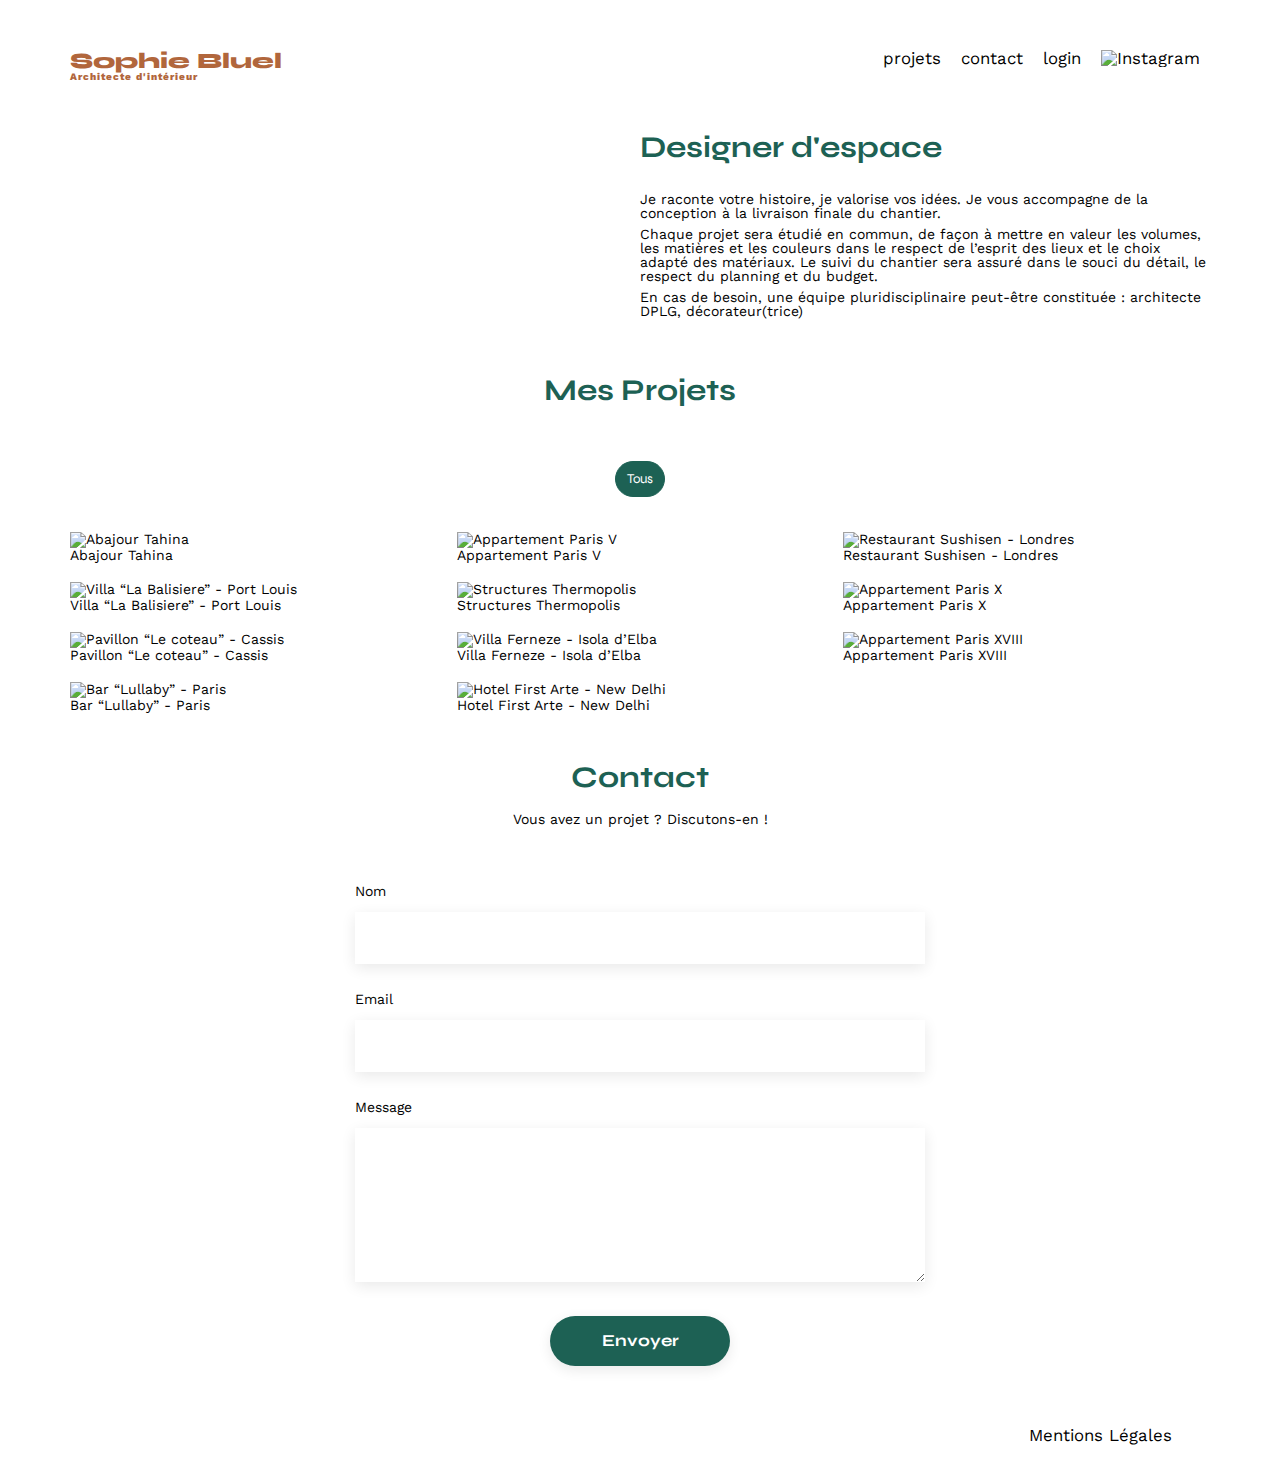
==== FrontEnd/index.html @ 47be6957 "Boutons" ====
<!DOCTYPE html>
<html lang="fr">
<head>
	<meta charset="UTF-8">
	<title>Sophie Bluel - Architecte d'intérieur</title>
	<meta name="viewport" content="width=device-width, initial-scale=1.0">
	<link rel="preconnect" href="https://fonts.googleapis.com">
	<link rel="preconnect" href="https://fonts.gstatic.com" crossorigin>
	<link href="https://fonts.googleapis.com/css2?family=Syne:wght@700;800&family=Work+Sans&display=swap" rel="stylesheet">
	<meta name="description" content="">
	<link rel="stylesheet" href="./assets/style.css">
</head>
<body>
<header>
	<h1>Sophie Bluel <span>Architecte d'intérieur</span></h1>
	<nav>
		<ul>
			<li><a class="no-underline" href="#portfolio"> projets</a></li>
			<li><a class="no-underline" href="#contact"> contact</a></li>
			<li><a class="no-underline" id="log" href="./login.html">login</a> </li>
			<li><img src="./assets/icons/instagram.png" alt="Instagram"></li>
		</ul>
	</nav>
</header>
<main>
	<section id="introduction">
		<figure>
			<img src="./assets/images/sophie-bluel.png" alt="">
		</figure>
		<article>
			<h2>Designer d'espace</h2>
			<p>Je raconte votre histoire, je valorise vos idées. Je vous accompagne de la conception à la livraison finale du chantier.</p>
			<p>Chaque projet sera étudié en commun, de façon à mettre en valeur les volumes, les matières et les couleurs dans le respect de l’esprit des lieux et le choix adapté des matériaux. Le suivi du chantier sera assuré dans le souci du détail, le respect du planning et du budget.</p>
			<p>En cas de besoin, une équipe pluridisciplinaire peut-être constituée : architecte DPLG, décorateur(trice)</p>
		</article>
	</section>
	<section id="portfolio">
		<div class="projets-container">
			<h2>Mes Projets</h2>
			<div class="modifier-projets-container">
				<img class="logo-black modal-open" src="./assets/icons/edition-black.svg" alt="edition">
				<div class="modifier  modal-open">modifier</div>
			</div>
		</div>
		<div class="allBtn">
			<button class="btn active"> Tous </button>
		</div>
		<div class="gallery">
			<figure>
				<img src="assets/images/abajour-tahina.png" alt="Abajour Tahina">
				<figcaption>Abajour Tahina</figcaption>
			</figure>
			<figure>
				<img src="assets/images/appartement-paris-v.png" alt="Appartement Paris V">
				<figcaption>Appartement Paris V</figcaption>
			</figure>
			<figure>
				<img src="assets/images/restaurant-sushisen-londres.png" alt="Restaurant Sushisen - Londres">
				<figcaption>Restaurant Sushisen - Londres</figcaption>
			</figure>
			<figure>
				<img src="assets/images/la-balisiere.png" alt="Villa “La Balisiere” - Port Louis">
				<figcaption>Villa “La Balisiere” - Port Louis</figcaption>
			</figure>
			<figure>
				<img src="assets/images/structures-thermopolis.png" alt="Structures Thermopolis">
				<figcaption>Structures Thermopolis</figcaption>
			</figure>
			<figure>
				<img src="assets/images/appartement-paris-x.png" alt="Appartement Paris X">
				<figcaption>Appartement Paris X</figcaption>
			</figure>
			<figure>
				<img src="assets/images/le-coteau-cassis.png" alt="Pavillon “Le coteau” - Cassis">
				<figcaption>Pavillon “Le coteau” - Cassis</figcaption>
			</figure>
			<figure>
				<img src="assets/images/villa-ferneze.png" alt="Villa Ferneze - Isola d’Elba">
				<figcaption>Villa Ferneze - Isola d’Elba</figcaption>
			</figure>
			<figure>
				<img src="assets/images/appartement-paris-xviii.png" alt="Appartement Paris XVIII">
				<figcaption>Appartement Paris XVIII</figcaption>
			</figure>
			<figure>
				<img src="assets/images/bar-lullaby-paris.png" alt="Bar “Lullaby” - Paris">
				<figcaption>Bar “Lullaby” - Paris</figcaption>
			</figure>
			<figure>
				<img src="assets/images/hotel-first-arte-new-delhi.png" alt="Hotel First Arte - New Delhi">
				<figcaption>Hotel First Arte - New Delhi</figcaption>
			</figure>
		</div>
	</section>
	<section id="contact">
		<h2>Contact</h2>
		<p>Vous avez un projet ? Discutons-en !</p>
		<form action="#" method="post">
			<label for="name">Nom</label>
			<input type="text" name="name" id="name">
			<label for="email">Email</label>
			<input type="email" name="email" id="email">
			<label for="message">Message</label>
			<textarea name="message" id="message" cols="30" rows="10"></textarea>
			<input type="submit" value="Envoyer">
		</form>
	</section>
</main>

<footer>
	<nav>
		<ul>
			<li>Mentions Légales</li>
		</ul>
	</nav>
</footer>
<script src="script.js"></script>
</body>
</html>
---- FrontEnd/assets/style.css ----
/* http://meyerweb.com/eric/tools/css/reset/
   v2.0 | 20110126
   License: none (public domain)
*/

html, body, div, span, applet, object, iframe,
h1, h2, h3, h4, h5, h6, p, blockquote, pre,
a, abbr, acronym, address, big, cite, code,
del, dfn, em, img, ins, kbd, q, s, samp,
small, strike, strong, sub, sup, tt, var,
b, u, i, center,
dl, dt, dd, ol, ul, li,
fieldset, form, label, legend,
table, caption, tbody, tfoot, thead, tr, th, td,
article, aside, canvas, details, embed,
figure, figcaption, footer, header, hgroup,
menu, nav, output, ruby, section, summary,
time, mark, audio, video {
	margin: 0;
	padding: 0;
	border: 0;
	font-size: 100%;
	font: inherit;
	vertical-align: baseline;
}
/* HTML5 display-role reset for older browsers */
article, aside, details, figcaption, figure,
footer, header, hgroup, menu, nav, section {
	display: block;
}
body {
	line-height: 1;
}
ol, ul {
	list-style: none;
}
blockquote, q {
	quotes: none;
}
blockquote:before, blockquote:after,
q:before, q:after {
	content: '';
	content: none;
}
table {
	border-collapse: collapse;
	border-spacing: 0;
}
/** end reset css**/
body {
	max-width: 1140px;
	margin:auto;
	font-family: 'Work Sans' ;
	font-size: 14px;
}
header {
	display: flex;
	justify-content: space-between;
	margin: 50px 0
}
section {
	margin: 50px 0
}

h1{
	display: flex;
	flex-direction: column;
	font-family: 'Syne';
	font-size: 22px;
	font-weight: 800;
	color: #B1663C
}

h1 > span {
	font-family: 'Work Sans';
	font-size:10px;
	letter-spacing: 0.1em;
;
}

h2{
	font-family: 'Syne';
	font-weight: 700;
	font-size: 30px;
	color: #1D6154
}
nav ul {
	display: flex;
	align-items: center;
	list-style-type: none;

}
nav li {
	padding: 0 10px;
	font-size: 1.2em;
}

li:hover {
	color: #B1663C;
}
#introduction {
	display: flex;
	align-items: center;
}
#introduction figure {
	flex: 1
}
#introduction img {
	display: block;
	margin: auto;
	width: 80%;
}

#introduction article {
	flex: 1
}
#introduction h2 {
	margin-bottom: 1em;
}

#introduction p {
	margin-bottom: 0.5em;
}
#portfolio h2 {
	text-align: center;
	margin-bottom: 1em;
}
.gallery {
	width: 100%;
	display: grid;
	grid-template-columns: 1fr 1fr 1fr;
	grid-column-gap: 20px;
	grid-row-gap: 20px;
}

.gallery img {
	width: 100%;

}
#contact {
	width: 50%;
margin: auto;
}
#contact > * {
	text-align: center;

}
#contact h2{
	margin-bottom: 20px;
}
#contact form {
	text-align: left;
	margin-top:30px;
	display: flex;
	flex-direction: column;
}

#contact input {
	height: 50px;
	font-size: 1.2em;
	border: none;
	box-shadow: 0px 4px 14px rgba(0, 0, 0, 0.09);
}
#contact label {
	margin: 2em 0 1em 0;
}
#contact textarea {
	border: none;
	box-shadow: 0px 4px 14px rgba(0, 0, 0, 0.09);
}

input[type="submit"]{
	font-family: 'Syne';
	font-weight: 700;
	color: white;
	background-color: #1D6154;
	margin : 2em auto ;
	width: 180px;
	text-align: center;
	border-radius: 60px ;
}

footer nav ul {
	display: flex;
	justify-content: flex-end;
	margin: 2em
}

/*buttons verts*/
.allBtn {
	display: flex;
	align-items: center;
	justify-content: center;
	width: 100%;
	height: 37px;
	margin-bottom: 60px;
}

.btn {
	font-family: Syne;
	color: #1D6154;
	display: flex;
	align-items: center;
	justify-content: center;
	border: #1D6154 solid 1px;
	border-radius: 20px;
	margin: 51px 10px 0 10px;
	padding: 9px 11px;
	background-color: white;
}


.active {
	background-color: #1D6154;
	color: white;
}


a {
	display: flex;
	color: black;
}

.no-underline  {
	text-decoration: none;
}

.no-underline:hover {
	color: #B1663C;
}

/* Modifier */
.modifier-container {
	display: none;
	justify-content: center;
	align-items: center;
	width: 28%;
	flex-direction: row;
	margin-top: 15px;
	margin-bottom: 19px;
}

.modifier {
	display: flex;
	cursor: pointer;
	color: rgb(0, 0, 0);
	border: none;
	background-color: rgb(255, 255, 255);
	font-family: Work Sans;
	font-size: 14px;
	font-weight: 400;
	text-align: center;
}

.logo-black {
	display: flex;
	justify-content: center;
	align-items: center;
	height: 14px;
	margin-right: 12px;
	cursor: pointer;
}

/* modifier projets */
.projets-container {
	display: flex;
	justify-content: center;
	align-items: center;
	flex-direction: row;
}

.modifier-projets-container {
	display: none;
	justify-content: center;
	align-items: center;
	flex-direction: row;
	margin-left: 31px;
}
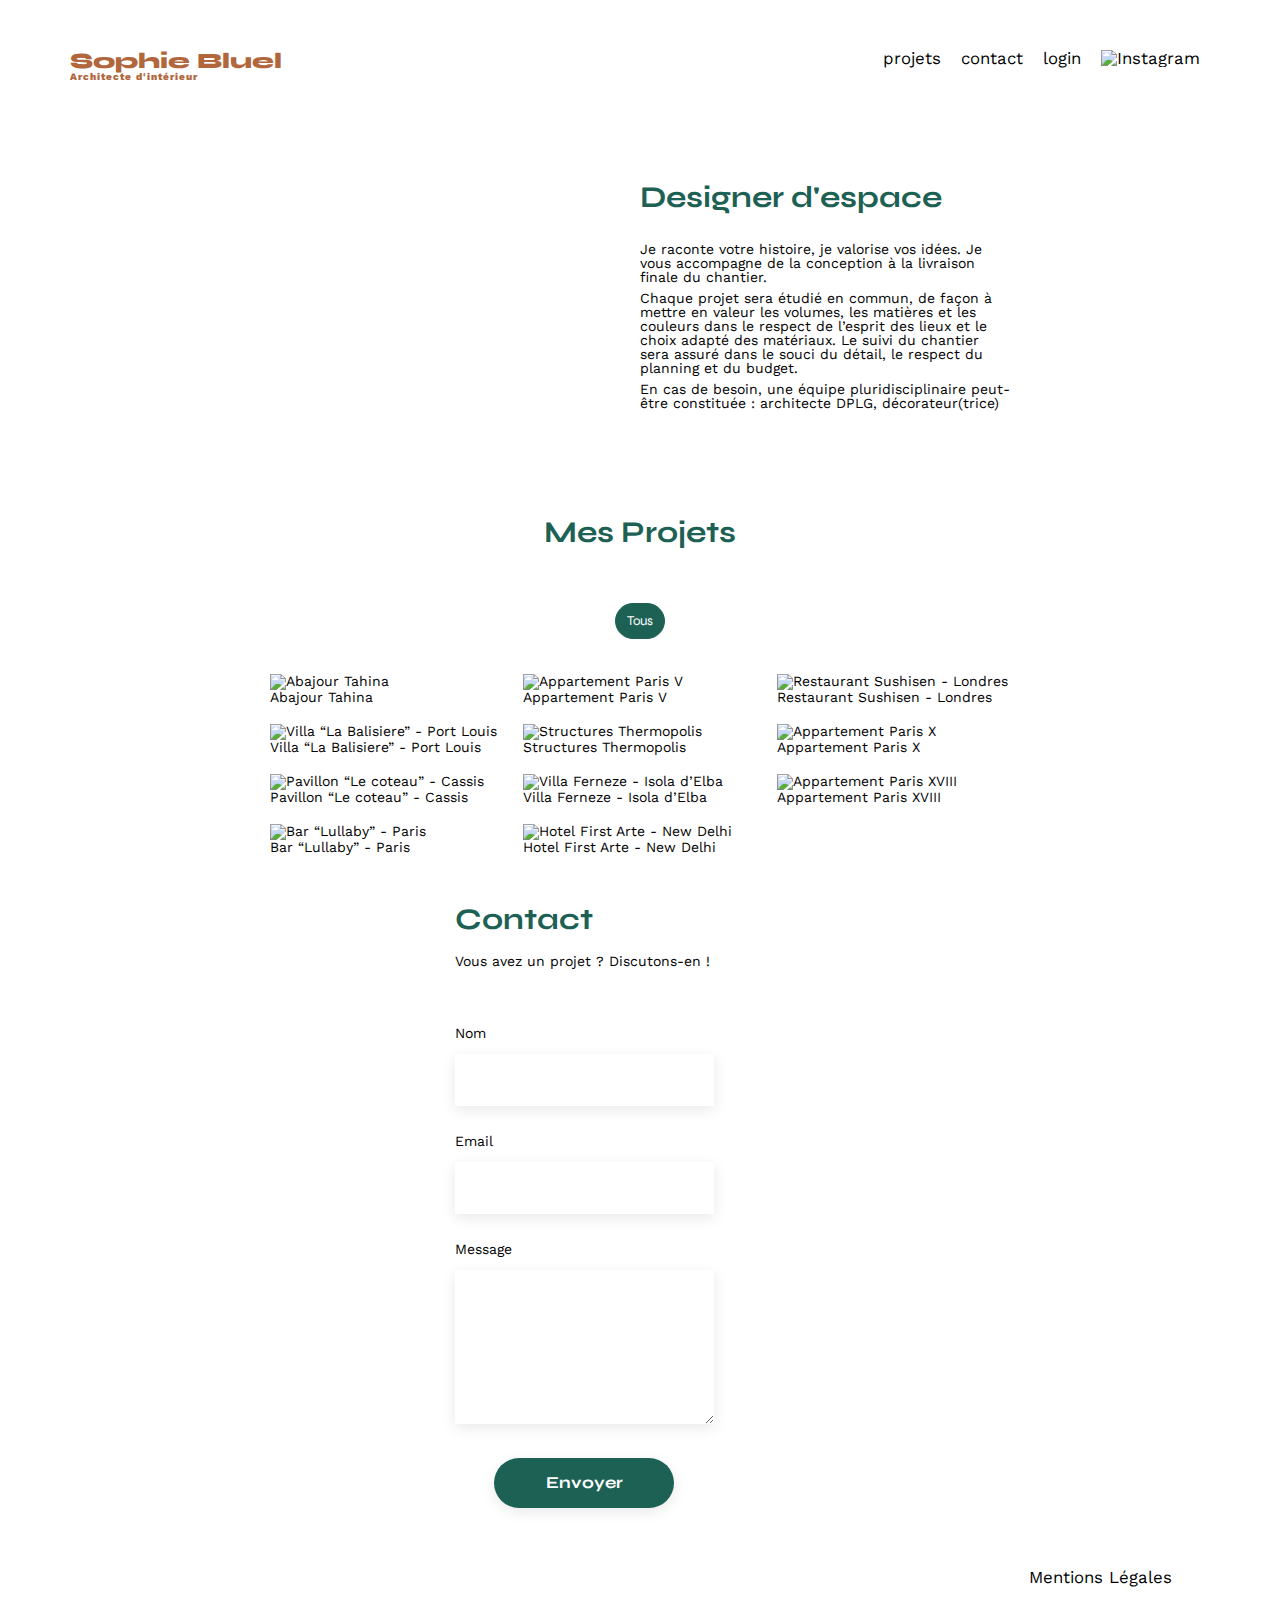
==== commit 533abb79: "login pages" ====
--- a/FrontEnd/index.html
+++ b/FrontEnd/index.html
@@ -11,6 +11,62 @@
 	<link rel="stylesheet" href="./assets/style.css">
 </head>
 <body>
+	<div class="modal-container">
+		<div class="modal">
+			<button class="modal-close"> <img class="cross" src="./assets/icons/cross.svg" alt="cross">
+			</button>
+			<div class="modalTitle">Galerie photo</div>
+			<div class="img-container"></div>
+			<div class="trait-container">
+				<div class="trait"></div>
+			</div>
+			<button class="addpicture">Ajouter une photo</button>
+			<p class="delete-gallery">Supprimer la galerie</p>
+		</div>
+	</div>
+
+	<div class="modal-container2">
+		<div class="modal2">
+			<button class="arrowback"> <img class="arrowback" src="./assets/icons/Arrow_Back.svg" alt="cross">
+			</button>
+			<button class="modal-close"> <img class="cross" src="./assets/icons/cross.svg" alt="cross">
+			</button>
+			<div class="modalTitle">Ajout photo</div>
+			<div class="ajout-picture ">
+				<div class="preview-image"><img alt="imguser" src="‎" class="import-pictures"></div>
+				<img class="icon-picture" src="./assets/icons/picture.svg" alt="picture">
+				<label class="label-addpic" for="addPic">+ Ajouter photo</label>
+				<input type="file" class="input-addpic" id="addPic" name="addPic" accept="jpg/png">
+				<p>jpg, png : 4mo max</p>
+			</div>
+			<div class="form-container">
+				<form class="formmodal2" method="post">
+					<label for="title">Titre</label>
+					<input class="title" id="title" type="text" >
+					<label for="category">Catégorie</label>
+					<select class="category" id="category" name="category">
+						<option value="">‎ </option>
+						<option id="1" class="selectcategory">Objets</option>
+						<option id="2" class="selectcategory">Appartements</option>
+						<option id="3" class="selectcategory">Hotels & Restaurants</option>
+					</select>
+					<div class="trait-container">
+						<div class="trait"></div>
+					</div>
+					<button type="submit" class="valider">Valider</button>
+				</form>
+			</div>
+			<p class="msg-error"></p>
+		</div>
+	</div>
+
+	<div class="banner">
+		<div class="mode-edition-top">
+			<img class="logo-top" src="./assets/icons/edition-white.svg" alt="edition">
+			<div class="text-top">Mode édition</div>
+			<button type="submit" class="publish"> publiez les changements </button>
+		</div>
+	</div>
 <header>
 	<h1>Sophie Bluel <span>Architecte d'intérieur</span></h1>
 	<nav>
@@ -25,7 +81,11 @@
 <main>
 	<section id="introduction">
 		<figure>
-			<img src="./assets/images/sophie-bluel.png" alt="">
+			<img class="girl-picture" src="./assets/images/sophie-bluel.png" alt="">
+			<div class="modifier-container">
+				<img class="logo-black" src="./assets/icons/edition-black.svg" alt="edition">
+				<div class="modifier">modifier</div>
+			</div>
 		</figure>
 		<article>
 			<h2>Designer d'espace</h2>
--- a/FrontEnd/assets/style.css
+++ b/FrontEnd/assets/style.css
@@ -84,6 +84,19 @@
 	font-size: 30px;
 	color: #1D6154
 }
+.login-title {
+	margin-left: 250px;
+}
+
+.mdp {
+	margin-left: 250px;
+}
+
+.erreur-msg {
+	margin-left: 40px;
+	color: rgb(212, 37, 37);
+	font-weight: 600;
+}
 nav ul {
 	display: flex;
 	align-items: center;
@@ -104,6 +117,10 @@
 }
 #introduction figure {
 	flex: 1
+}
+.girl-picture {
+	display: block;
+	width: 90%;
 }
 #introduction img {
 	display: block;
@@ -137,9 +154,20 @@
 	width: 100%;
 
 }
+main {
+	width: 65%;
+	margin: auto;
+	display: flex;
+	flex-direction: column;
+
+}
 #contact {
 	width: 50%;
-margin: auto;
+    margin: auto;
+	display: flex;
+	align-items: start;
+	flex-direction: column;
+	text-align: center;
 }
 #contact > * {
 	text-align: center;
@@ -180,6 +208,10 @@
 	border-radius: 60px ;
 }
 
+input:focus {
+	outline: none;
+}
+
 footer nav ul {
 	display: flex;
 	justify-content: flex-end;
@@ -229,6 +261,53 @@
 	color: #B1663C;
 }
 
+/* Banner + publier les changements */
+.banner {
+	display: none;
+	justify-content: center;
+	align-items: center;
+	background: black;
+	height: 59px;
+	width: 1440px;
+	margin-left: -150px;
+}
+
+.publish {
+	display: flex;
+	justify-content: center;
+	align-items: center;
+	color: black;
+	height: 38px;
+	width: 216px;
+	border-radius: 60px;
+	margin-left: 20px;
+	border: none;
+}
+
+/* Mode edition top */
+.mode-edition-top {
+	display: flex;
+	justify-content: center;
+	align-items: center;
+	flex-direction: row;
+}
+
+.text-top {
+	cursor: pointer;
+	color: white;
+	border: none;
+	background-color: black;
+	font-family: Work Sans;
+	font-size: 15px;
+	font-weight: 400;
+	text-align: center;
+}
+
+.logo-top {
+	height: 19px;
+	margin-right: 12px;
+	cursor: pointer;
+}
 /* Modifier */
 .modifier-container {
 	display: none;
@@ -277,3 +356,337 @@
 	margin-left: 31px;
 }
 
+/* MODALE 1*/
+
+.logobin {
+	position: absolute;
+	right: 5%;
+	top: 5%;
+}
+
+figcaption {
+	color: black
+}
+
+.img-container {
+	display: flex;
+	flex-direction: row;
+	width: 60%;
+	flex-wrap: wrap;
+	height: 60%;
+	overflow:auto;
+	justify-content: flex-start;
+	margin-bottom: 30px;
+}
+.img-container::-webkit-scrollbar {
+	width: 10px;
+  }
+
+  /* Track */
+  .img-container::-webkit-scrollbar-track {
+	background: #d3d3d3; 
+	border-radius: 20px;
+  }
+   
+  /* Handle */
+  .img-container::-webkit-scrollbar-thumb {
+	background: #1D6154; 
+	border-radius: 20px;
+  }
+
+.img-modal {
+	height: 104.07979583740234px;
+	width: 78.12284851074219px;
+}
+
+.element-modal {
+	position: relative;
+	height: 120px;
+	margin-left: 5px;
+	margin-right: 5px;
+	margin-top: 12px;
+}
+
+.modal-container {
+	visibility: hidden;
+	position: fixed;
+	top: 0;
+	left: 0;
+	height: 100%;
+	width: 100%;
+	background-color: #4646464d;
+}
+
+.modal-container2 {
+	visibility: hidden;
+	position: fixed;
+	top: 0;
+	left: 0;
+	height: 100%;
+	width: 100%;
+	background-color: #4646464d;
+}
+
+.modal-container2.active {
+	visibility: visible;
+}
+
+.modal-container.active {
+	visibility: visible;
+}
+
+
+.modal {
+	opacity: 0;
+	height: 731px;
+	width: 630px;
+	left: 50%;
+	top: 50%;
+	padding: 30px;
+	background: #fff;
+	border-radius: 10px;
+	position: relative;
+	display: flex;
+	flex-direction: column;
+	align-items: center;
+}
+
+.modal2 {
+	opacity: 0;
+	display: flex;
+	flex-direction: column;
+	align-items: center;
+	height: 670px;
+	width: 630px;
+	border-radius: 10px;
+	left: 50%;
+	top: 50%;
+	padding: 30px;
+	background: #fff;
+	border-radius: 10px;
+	position: relative;
+
+}
+
+.modal-container.active .modal {
+	opacity: 1;
+	transform: translate(-50%, -50%);
+}
+
+.modal-container2.active .modal2 {
+	opacity: 1;
+	transform: translate(-50%, -50%);
+}
+
+.modal-close {
+	padding: 8px 10px;
+	border: none;
+	font-size: 18px;
+	position: absolute;
+	top: 20px;
+	right: 20px;
+	cursor: pointer;
+	background-color: #fff;
+	color: #000000;
+}
+
+.modalTitle {
+	margin-top: 40px;
+	margin-bottom: 36px;
+	font-weight: 500;
+	font-family: Work Sans;
+	font-size: 26px;
+	font-weight: 400;
+	line-height: 30px;
+	letter-spacing: 0em;
+	text-align: center;
+	color: black;
+}
+
+.delete-gallery {
+	display: flex;
+	justify-content: center;
+	align-items: center;
+	color: #D65353;
+	font-family: Syne;
+	font-size: 14px;
+	font-weight: 400;
+	line-height: 17px;
+	letter-spacing: 0em;
+	text-align: center;
+
+}
+
+.addpicture {
+	display: block;
+	margin: 24px auto;
+	background-color: #1D6154;
+	border-radius: 60px;
+	border: none;
+	color: white;
+	font-family: 'Syne';
+	font-style: normal;
+	font-weight: 700;
+	font-size: 14px;
+	line-height: 17px;
+	cursor: pointer;
+	height: 36px;
+	width: 237px;
+	border-radius: 60px;
+
+}
+
+.trait-container {
+	display: flex;
+	justify-content: center;
+	width: 100%;
+}
+
+.trait {
+	display: flex;
+	width: 420px;
+	height: 0px;
+	left: 510px;
+	top: 1229px;
+	border: 1px solid #B3B3B3;
+}
+
+/* MODALE 2 */
+
+
+.valider {
+	margin-left: 90px;
+	display: flex;
+	justify-content: center;
+	align-items: center;
+	background: #A7A7A7;
+	color: white;
+	font-family: Syne;
+	font-size: 14px;
+	font-weight: 700;
+	text-align: center;
+	height: 36px;
+	width: 237px;
+	border-radius: 60px;
+	border: none;
+	margin-top: 32px;
+}
+
+.arrowback {
+	position: absolute;
+	left: 20px;
+	top: 20px;
+	background-color: #fff;
+	border: none;
+	cursor: pointer;
+}
+
+.ajout-picture {
+	background: #E8F1F6;
+	width: 70%;
+	display: flex;
+	flex-direction: column;
+	align-items: center;
+	justify-content: center;
+	position: relative;
+}
+
+.ajout-picture p {
+
+	color: #000000;
+	font-family: Work Sans;
+	font-size: 10px;
+	font-weight: 400;
+	line-height: 12px;
+	letter-spacing: 0em;
+	text-align: center;
+	margin-bottom: 19px;
+}
+
+.icon-picture{
+	margin-top: 28px;
+	height: 46px;
+	width: 58px;
+}
+
+.label-addpic {
+	margin-top: 31px;
+	display: flex;
+	align-items: center;
+	justify-content: center;
+	height: 36px;
+	width: 173px;
+	border-radius: 50px;
+	background-color: #CBD6DC;
+	color: #306685;
+	font-family: Work Sans;
+	font-size: 14px;
+	font-weight: 500;
+	line-height: 16px;
+}
+
+.input-addpic{
+	visibility: hidden;
+}
+
+.form-container {
+	display: flex;
+	flex-direction: column;
+}
+
+
+.form-container label {
+	color: black;
+	display: flex;
+	font-family: Work Sans;
+	font-size: 14px;
+	font-weight: 500;
+	line-height: 16px;
+	text-align: left;
+	margin-top: 30px;
+	margin-bottom: 10px;
+}
+
+.form-container input{
+	height: 51px;
+	width: 420px;
+	background: #FFFFFF;
+	box-shadow: 0px 4px 14px rgba(0, 0, 0, 0.09);
+	border:none;
+}
+
+.form-container select{
+	height: 51px;
+	width: 420px;
+	margin-bottom: 40px;
+	background: #FFFFFF;
+	box-shadow: 0px 4px 14px rgba(0, 0, 0, 0.09);
+	border:none;
+
+}
+
+.preview-image{
+	visibility: hidden;
+	position: absolute;
+	width: 200px;
+	height: 194px;
+	z-index: 50;
+	background-color: #fff;
+}
+
+.preview-image img{
+width: 100%;
+height: 100%;
+z-index: 60;
+background-color: #ffffff;
+}
+
+.msg-error{
+	color:red;
+	margin-top: 20px;
+}
+
+.selectcategory{
+	font-family: 'Work Sans';
+	font-size: 10px;
+}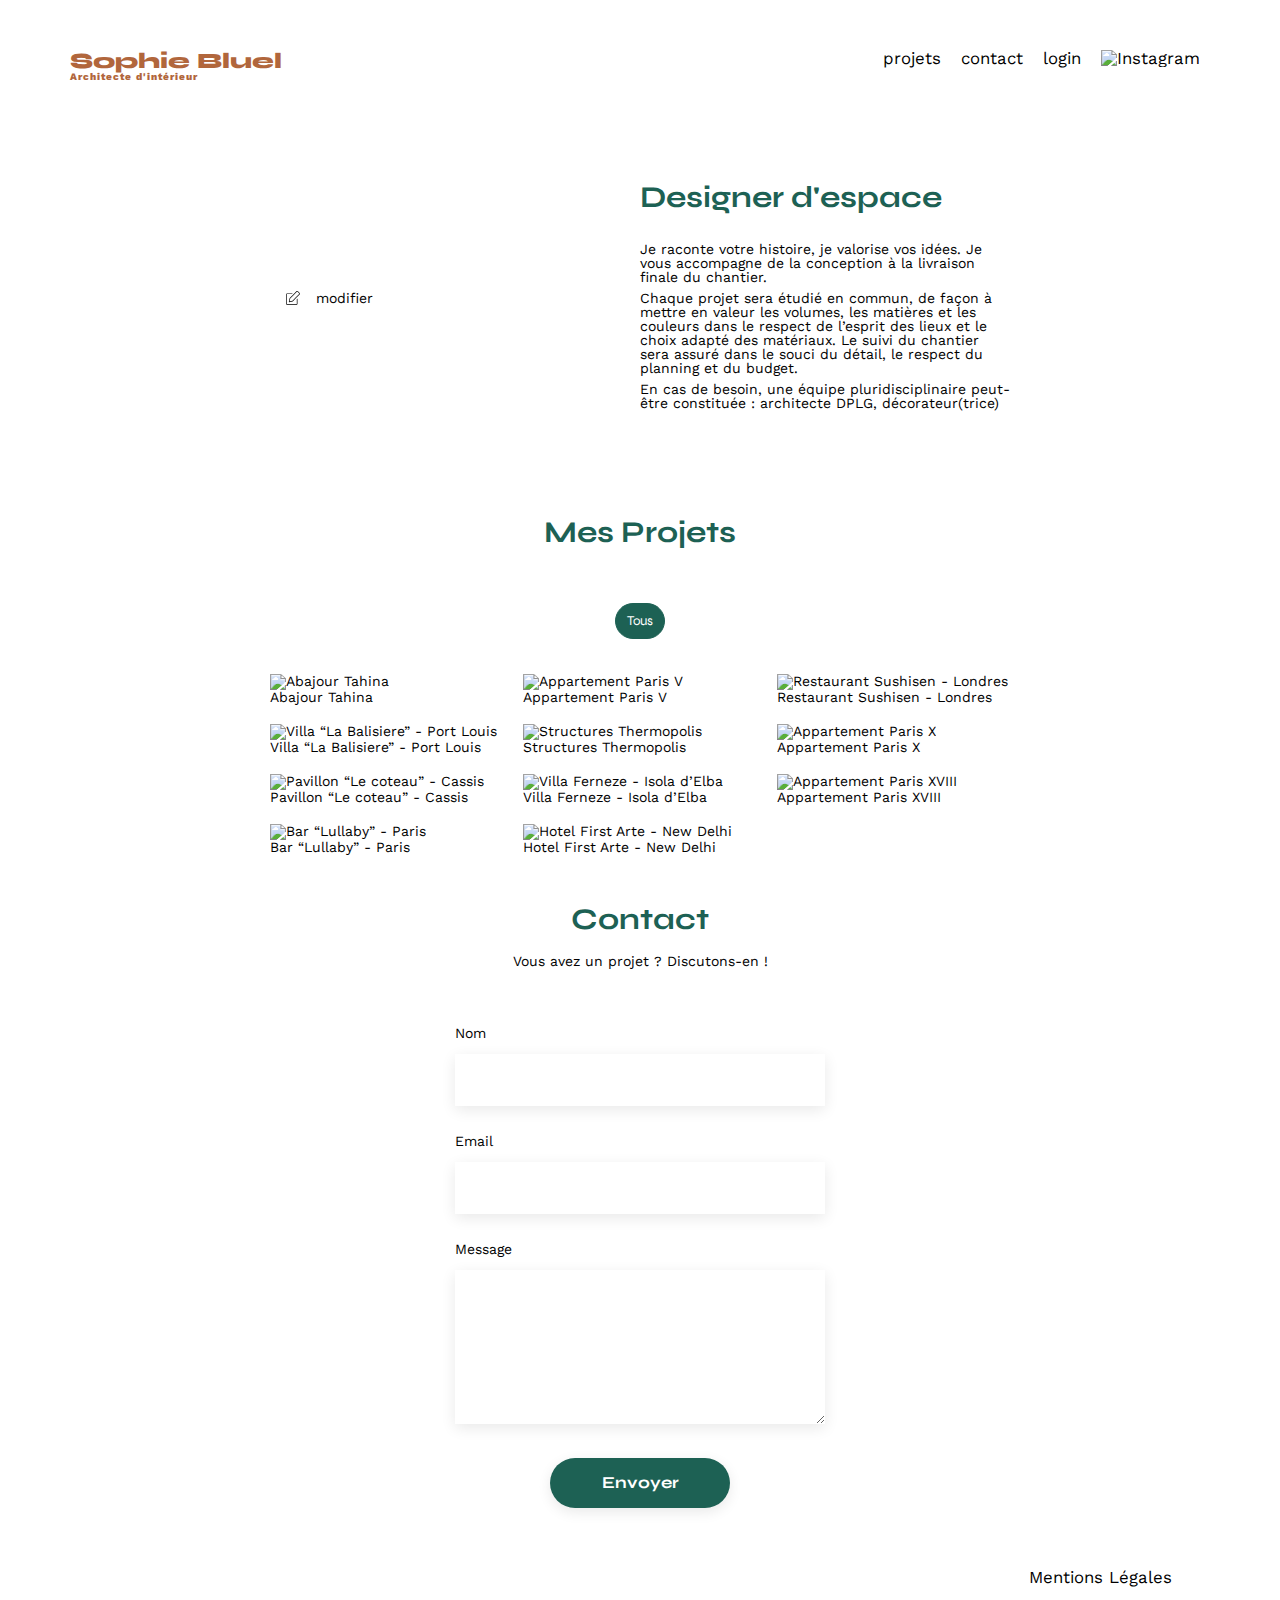
==== commit a94c78bf: "adding buttons filter" ====
--- a/FrontEnd/index.html
+++ b/FrontEnd/index.html
@@ -11,82 +11,26 @@
 	<link rel="stylesheet" href="./assets/style.css">
 </head>
 <body>
-	<div class="modal-container">
-		<div class="modal">
-			<button class="modal-close"> <img class="cross" src="./assets/icons/cross.svg" alt="cross">
-			</button>
-			<div class="modalTitle">Galerie photo</div>
-			<div class="img-container"></div>
-			<div class="trait-container">
-				<div class="trait"></div>
-			</div>
-			<button class="addpicture">Ajouter une photo</button>
-			<p class="delete-gallery">Supprimer la galerie</p>
-		</div>
-	</div>
-
-	<div class="modal-container2">
-		<div class="modal2">
-			<button class="arrowback"> <img class="arrowback" src="./assets/icons/Arrow_Back.svg" alt="cross">
-			</button>
-			<button class="modal-close"> <img class="cross" src="./assets/icons/cross.svg" alt="cross">
-			</button>
-			<div class="modalTitle">Ajout photo</div>
-			<div class="ajout-picture ">
-				<div class="preview-image"><img alt="imguser" src="‎" class="import-pictures"></div>
-				<img class="icon-picture" src="./assets/icons/picture.svg" alt="picture">
-				<label class="label-addpic" for="addPic">+ Ajouter photo</label>
-				<input type="file" class="input-addpic" id="addPic" name="addPic" accept="jpg/png">
-				<p>jpg, png : 4mo max</p>
-			</div>
-			<div class="form-container">
-				<form class="formmodal2" method="post">
-					<label for="title">Titre</label>
-					<input class="title" id="title" type="text" >
-					<label for="category">Catégorie</label>
-					<select class="category" id="category" name="category">
-						<option value="">‎ </option>
-						<option id="1" class="selectcategory">Objets</option>
-						<option id="2" class="selectcategory">Appartements</option>
-						<option id="3" class="selectcategory">Hotels & Restaurants</option>
-					</select>
-					<div class="trait-container">
-						<div class="trait"></div>
-					</div>
-					<button type="submit" class="valider">Valider</button>
-				</form>
-			</div>
-			<p class="msg-error"></p>
-		</div>
-	</div>
-
-	<div class="banner">
-		<div class="mode-edition-top">
-			<img class="logo-top" src="./assets/icons/edition-white.svg" alt="edition">
-			<div class="text-top">Mode édition</div>
-			<button type="submit" class="publish"> publiez les changements </button>
-		</div>
-	</div>
 <header>
 	<h1>Sophie Bluel <span>Architecte d'intérieur</span></h1>
 	<nav>
 		<ul>
 			<li><a class="no-underline" href="#portfolio"> projets</a></li>
 			<li><a class="no-underline" href="#contact"> contact</a></li>
-			<li><a class="no-underline" id="log" href="./login.html">login</a> </li>
+			<li><a class="no-underline" id="loginLink" href="./login.html">login</a> </li>
 			<li><img src="./assets/icons/instagram.png" alt="Instagram"></li>
 		</ul>
 	</nav>
 </header>
 <main>
 	<section id="introduction">
-		<figure>
-			<img class="girl-picture" src="./assets/images/sophie-bluel.png" alt="">
-			<div class="modifier-container">
-				<img class="logo-black" src="./assets/icons/edition-black.svg" alt="edition">
-				<div class="modifier">modifier</div>
-			</div>
-		</figure>
+			<figure>
+				<img class="girl-picture" src="./assets/images/sophie-bluel.png" alt="">
+				<div class="modifier-container">
+					<img class="logo-black" src="./assets/icons/edition-black.svg" alt="edition">
+					<div class="modifier">modifier</div>
+				</div>
+			</figure>
 		<article>
 			<h2>Designer d'espace</h2>
 			<p>Je raconte votre histoire, je valorise vos idées. Je vous accompagne de la conception à la livraison finale du chantier.</p>
@@ -106,47 +50,47 @@
 			<button class="btn active"> Tous </button>
 		</div>
 		<div class="gallery">
-			<figure>
+			<figure  data-category="category1">
 				<img src="assets/images/abajour-tahina.png" alt="Abajour Tahina">
 				<figcaption>Abajour Tahina</figcaption>
 			</figure>
-			<figure>
+			<figure  data-category="category2">
 				<img src="assets/images/appartement-paris-v.png" alt="Appartement Paris V">
 				<figcaption>Appartement Paris V</figcaption>
 			</figure>
-			<figure>
+			<figure data-category="category3" >
 				<img src="assets/images/restaurant-sushisen-londres.png" alt="Restaurant Sushisen - Londres">
 				<figcaption>Restaurant Sushisen - Londres</figcaption>
 			</figure>
-			<figure>
+			<figure data-category="category4" >
 				<img src="assets/images/la-balisiere.png" alt="Villa “La Balisiere” - Port Louis">
 				<figcaption>Villa “La Balisiere” - Port Louis</figcaption>
 			</figure>
-			<figure>
+			<figure data-category="category5" >
 				<img src="assets/images/structures-thermopolis.png" alt="Structures Thermopolis">
 				<figcaption>Structures Thermopolis</figcaption>
 			</figure>
-			<figure>
+			<figure data-category="category6" >
 				<img src="assets/images/appartement-paris-x.png" alt="Appartement Paris X">
 				<figcaption>Appartement Paris X</figcaption>
 			</figure>
-			<figure>
+			<figure data-category="category7" >
 				<img src="assets/images/le-coteau-cassis.png" alt="Pavillon “Le coteau” - Cassis">
 				<figcaption>Pavillon “Le coteau” - Cassis</figcaption>
 			</figure>
-			<figure>
+			<figure data-category="category8" >
 				<img src="assets/images/villa-ferneze.png" alt="Villa Ferneze - Isola d’Elba">
 				<figcaption>Villa Ferneze - Isola d’Elba</figcaption>
 			</figure>
-			<figure>
+			<figure data-category="category9" >
 				<img src="assets/images/appartement-paris-xviii.png" alt="Appartement Paris XVIII">
 				<figcaption>Appartement Paris XVIII</figcaption>
 			</figure>
-			<figure>
+			<figure  data-category="category10">
 				<img src="assets/images/bar-lullaby-paris.png" alt="Bar “Lullaby” - Paris">
 				<figcaption>Bar “Lullaby” - Paris</figcaption>
 			</figure>
-			<figure>
+			<figure  data-category="category11">
 				<img src="assets/images/hotel-first-arte-new-delhi.png" alt="Hotel First Arte - New Delhi">
 				<figcaption>Hotel First Arte - New Delhi</figcaption>
 			</figure>
--- a/FrontEnd/assets/style.css
+++ b/FrontEnd/assets/style.css
@@ -164,7 +164,7 @@
 #contact {
 	width: 50%;
     margin: auto;
-	display: flex;
+	
 	align-items: start;
 	flex-direction: column;
 	text-align: center;
@@ -239,6 +239,7 @@
 	margin: 51px 10px 0 10px;
 	padding: 9px 11px;
 	background-color: white;
+	cursor: pointer;
 }
 
 
@@ -310,7 +311,7 @@
 }
 /* Modifier */
 .modifier-container {
-	display: none;
+	display: flex;
 	justify-content: center;
 	align-items: center;
 	width: 28%;
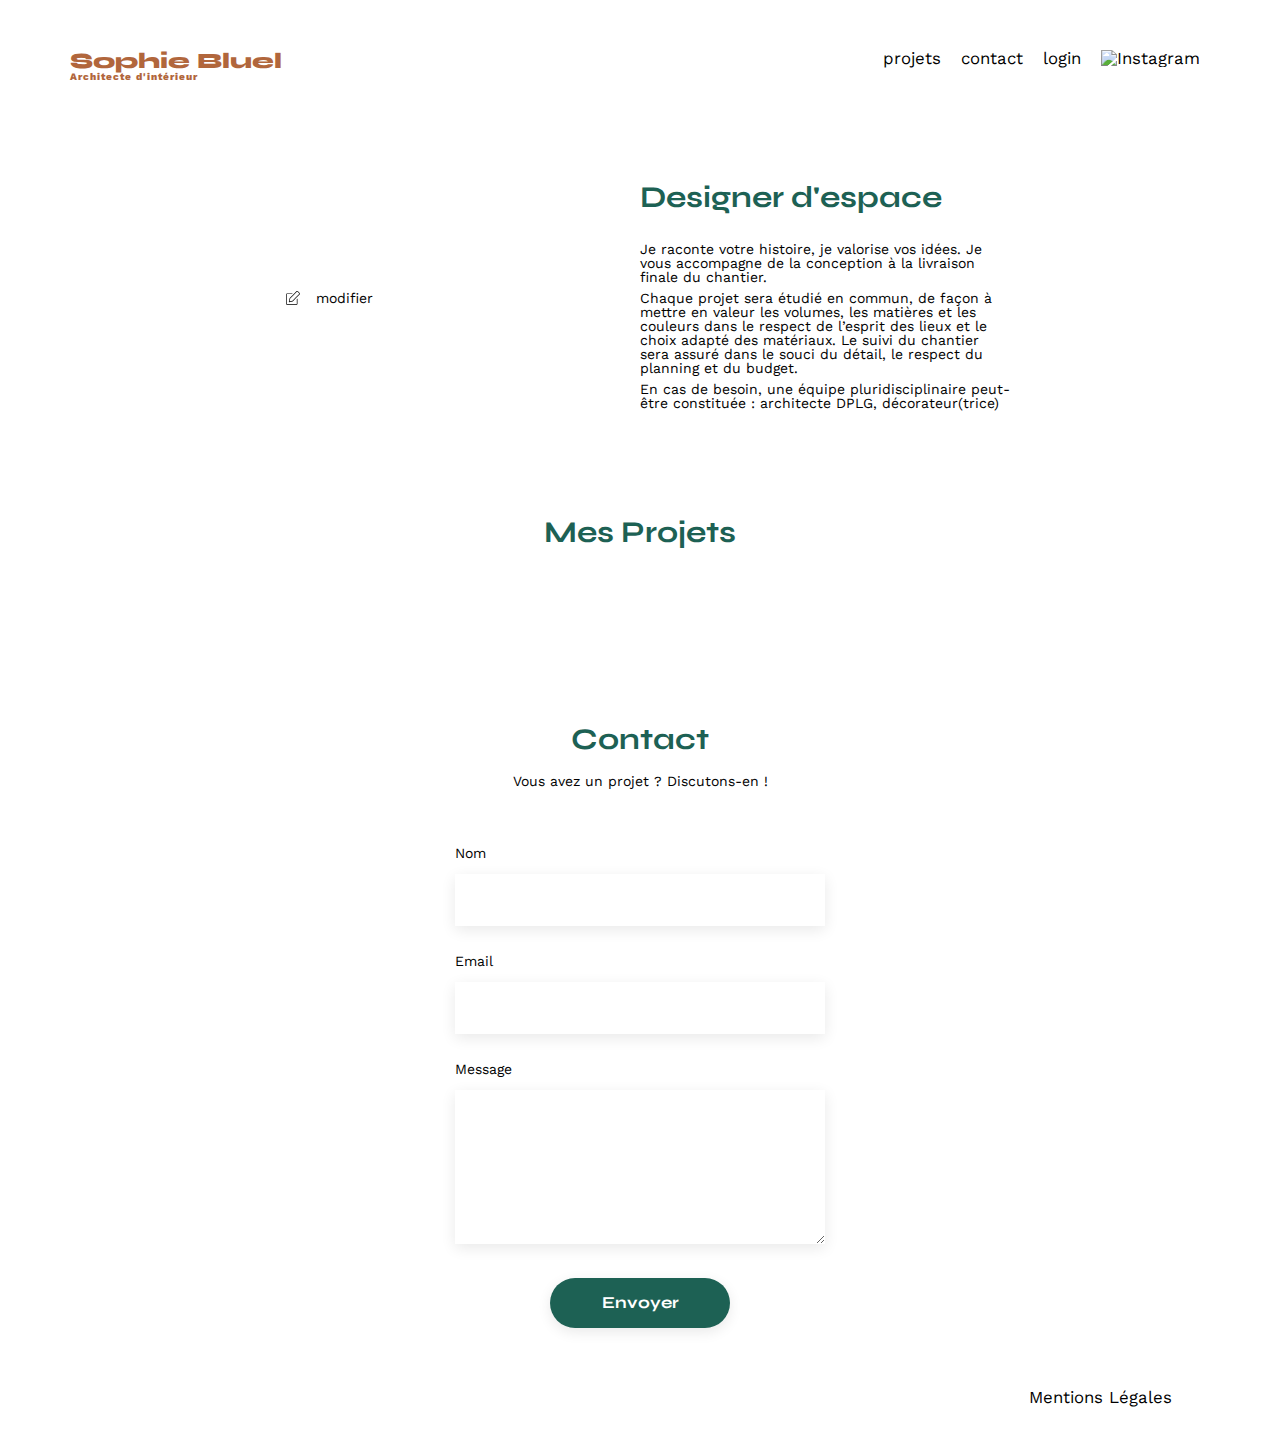
==== commit 2e10b51c: "filter the images" ====
--- a/FrontEnd/index.html
+++ b/FrontEnd/index.html
@@ -47,53 +47,10 @@
 			</div>
 		</div>
 		<div class="allBtn">
-			<button class="btn active"> Tous </button>
 		</div>
 		<div class="gallery">
-			<figure  data-category="category1">
-				<img src="assets/images/abajour-tahina.png" alt="Abajour Tahina">
-				<figcaption>Abajour Tahina</figcaption>
-			</figure>
-			<figure  data-category="category2">
-				<img src="assets/images/appartement-paris-v.png" alt="Appartement Paris V">
-				<figcaption>Appartement Paris V</figcaption>
-			</figure>
-			<figure data-category="category3" >
-				<img src="assets/images/restaurant-sushisen-londres.png" alt="Restaurant Sushisen - Londres">
-				<figcaption>Restaurant Sushisen - Londres</figcaption>
-			</figure>
-			<figure data-category="category4" >
-				<img src="assets/images/la-balisiere.png" alt="Villa “La Balisiere” - Port Louis">
-				<figcaption>Villa “La Balisiere” - Port Louis</figcaption>
-			</figure>
-			<figure data-category="category5" >
-				<img src="assets/images/structures-thermopolis.png" alt="Structures Thermopolis">
-				<figcaption>Structures Thermopolis</figcaption>
-			</figure>
-			<figure data-category="category6" >
-				<img src="assets/images/appartement-paris-x.png" alt="Appartement Paris X">
-				<figcaption>Appartement Paris X</figcaption>
-			</figure>
-			<figure data-category="category7" >
-				<img src="assets/images/le-coteau-cassis.png" alt="Pavillon “Le coteau” - Cassis">
-				<figcaption>Pavillon “Le coteau” - Cassis</figcaption>
-			</figure>
-			<figure data-category="category8" >
-				<img src="assets/images/villa-ferneze.png" alt="Villa Ferneze - Isola d’Elba">
-				<figcaption>Villa Ferneze - Isola d’Elba</figcaption>
-			</figure>
-			<figure data-category="category9" >
-				<img src="assets/images/appartement-paris-xviii.png" alt="Appartement Paris XVIII">
-				<figcaption>Appartement Paris XVIII</figcaption>
-			</figure>
-			<figure  data-category="category10">
-				<img src="assets/images/bar-lullaby-paris.png" alt="Bar “Lullaby” - Paris">
-				<figcaption>Bar “Lullaby” - Paris</figcaption>
-			</figure>
-			<figure  data-category="category11">
-				<img src="assets/images/hotel-first-arte-new-delhi.png" alt="Hotel First Arte - New Delhi">
-				<figcaption>Hotel First Arte - New Delhi</figcaption>
-			</figure>
+			
+			
 		</div>
 	</section>
 	<section id="contact">
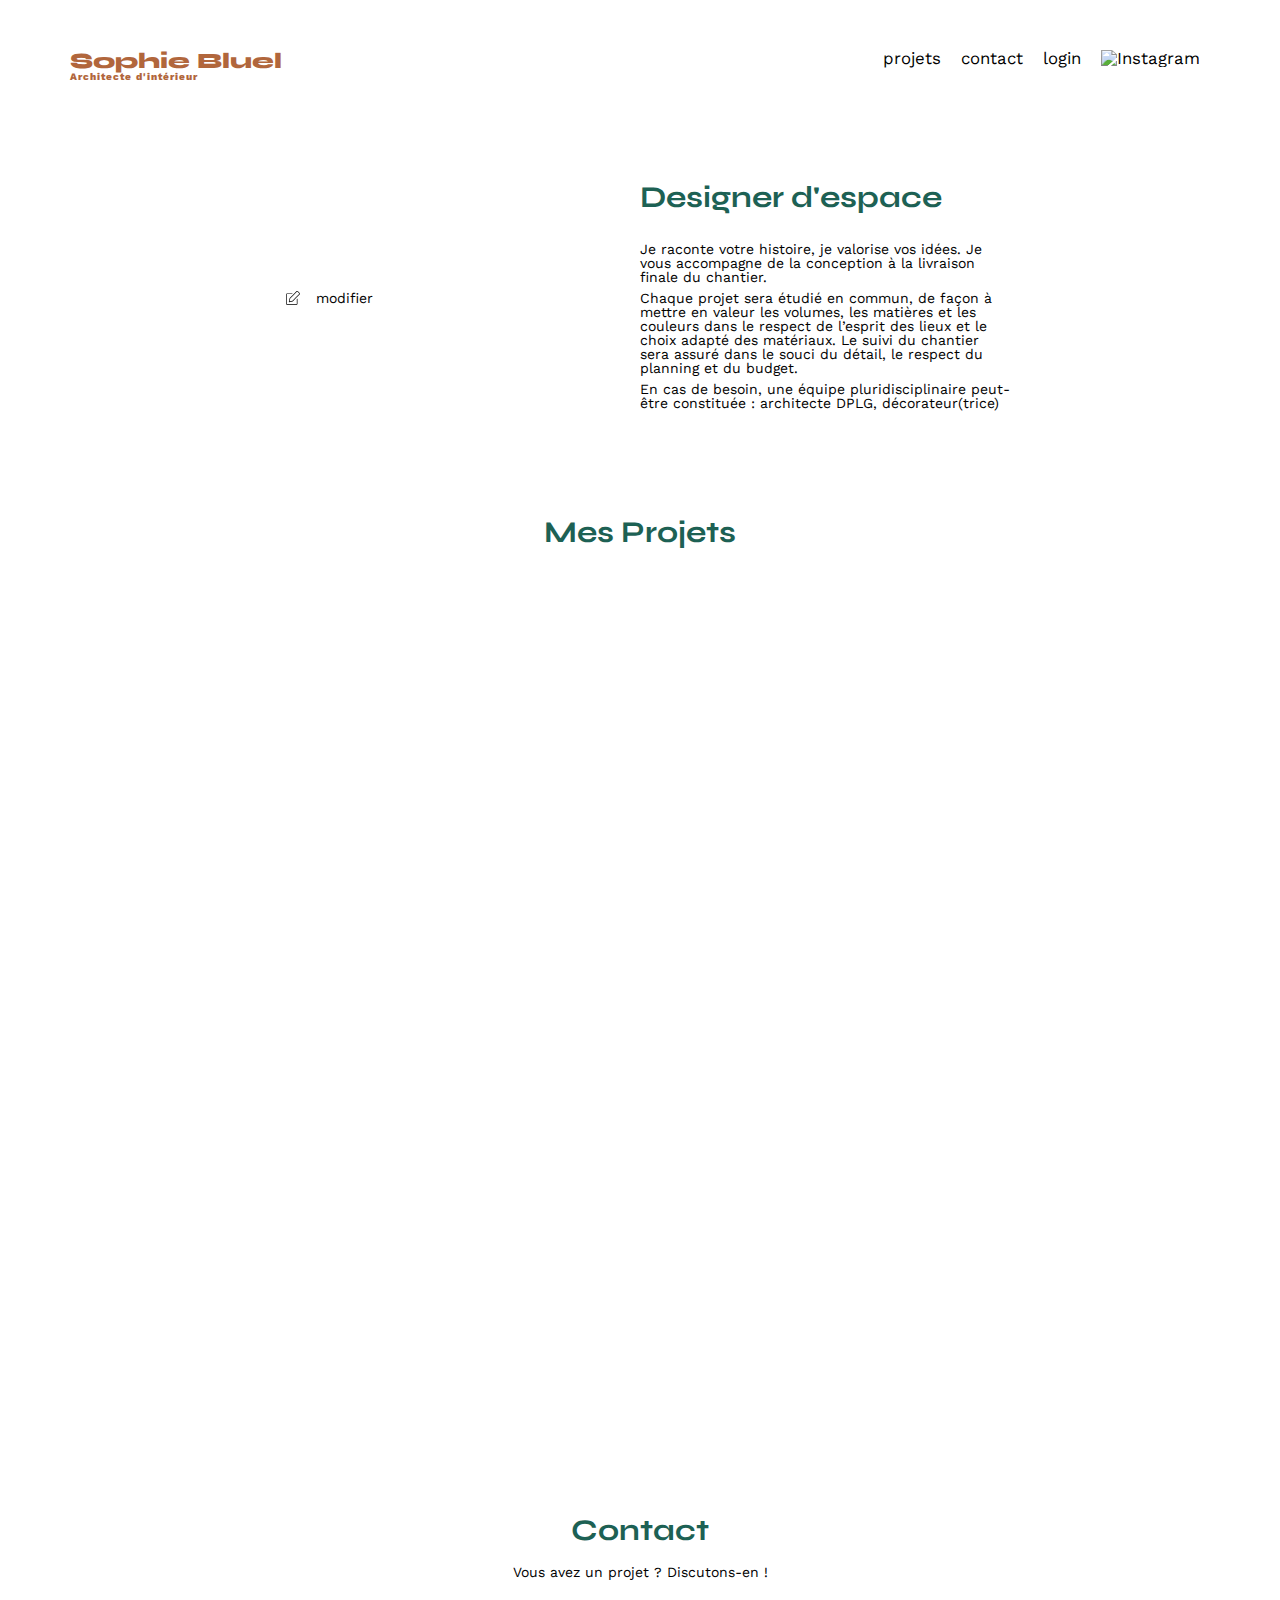
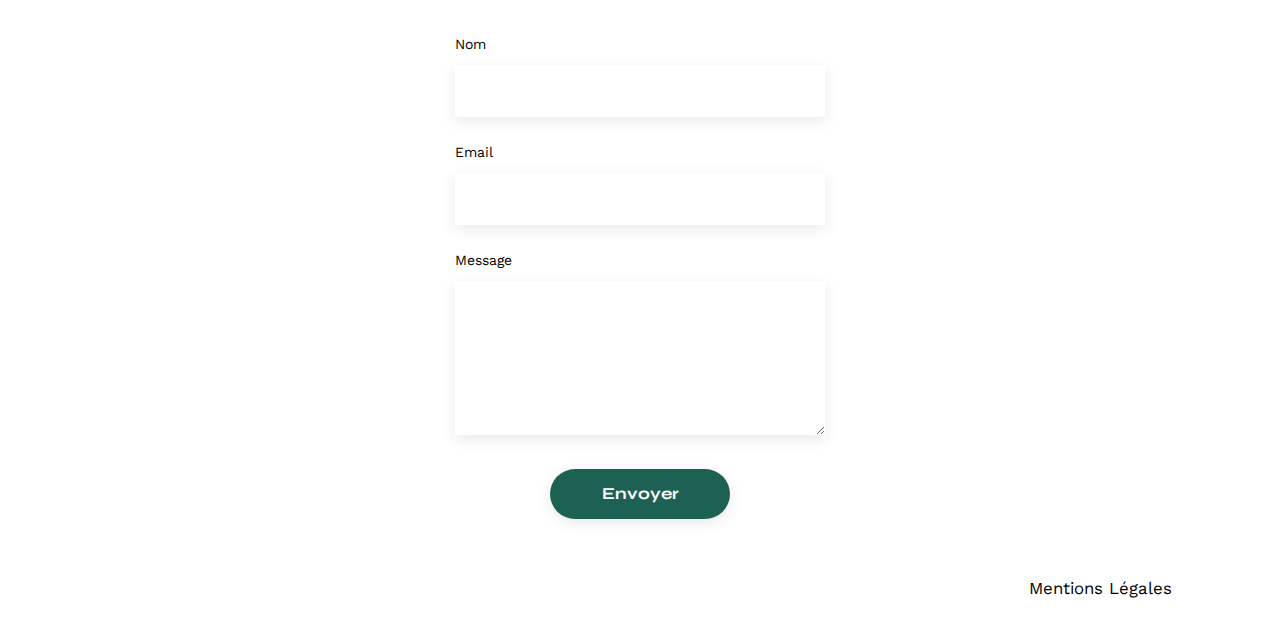
==== commit aa1f7612: "filter the images" ====
--- a/FrontEnd/index.html
+++ b/FrontEnd/index.html
@@ -48,11 +48,16 @@
 		</div>
 		<div class="allBtn">
 		</div>
-		<div class="gallery">
-			
-			
+		<div class="gallery">	
 		</div>
 	</section>
+	<div class="modal-overlay"></div>
+        <div id="galleryModale" class="modal">
+          <h2>Modale de Galerie</h2>
+          <p>Voici votre contenu de galerie.</p>
+          <button id="closeModal">Fermer</button>
+        </div>
+
 	<section id="contact">
 		<h2>Contact</h2>
 		<p>Vous avez un projet ? Discutons-en !</p>
